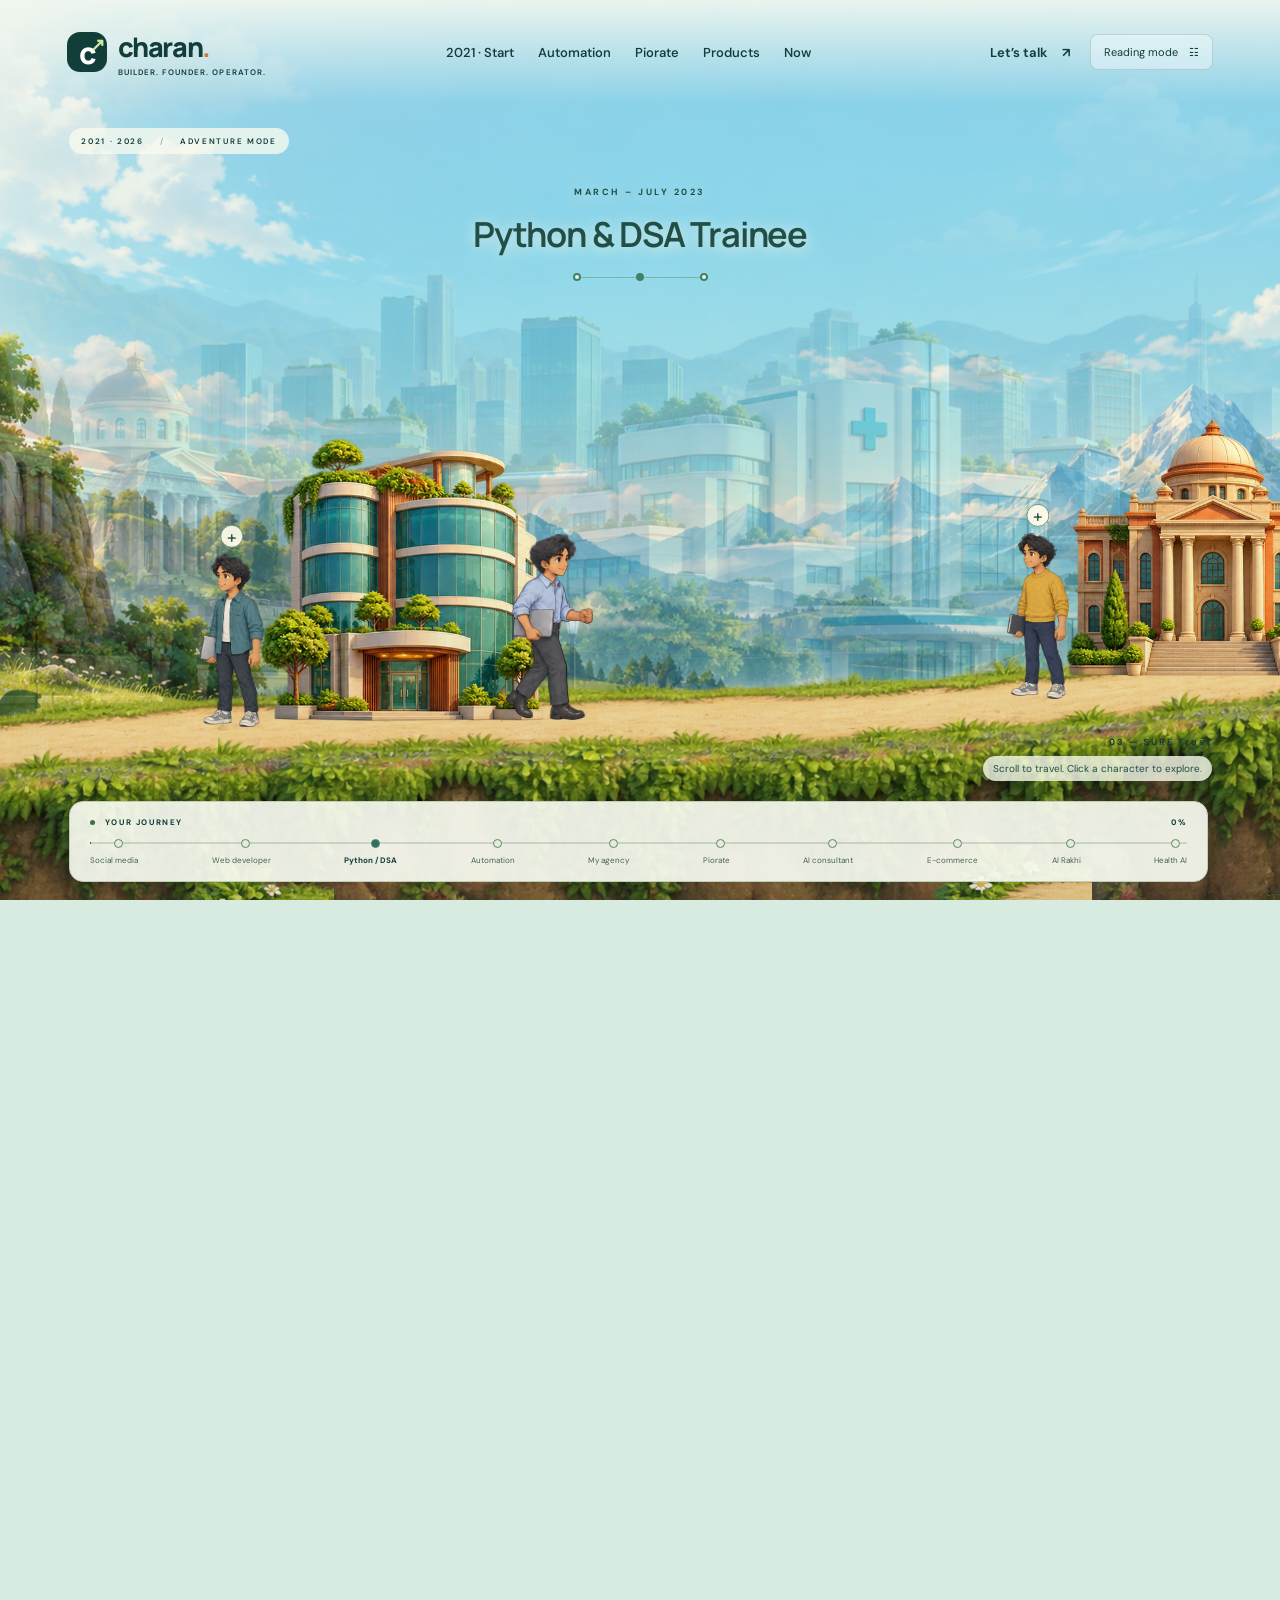
==== index.html @ 8545cb29 "Publish daytime adventure portfolio" ====
<!doctype html>
<html lang="en"><head><meta charset="utf-8"><meta name="viewport" content="width=device-width, initial-scale=1"><meta name="theme-color" content="#ecf4ee"><meta name="description" content="Charan Sai Kondilla: healthcare automation, full-stack applications, and founder-led business systems. Explore 4+ years of building."><title>Charan Sai Kondilla — Healthcare & AI Automation</title><link rel="stylesheet" href="style.css"><link rel="stylesheet" href="premium.css"><script src="content.js?v=motion-5" defer></script><script src="sections.js?v=motion-5" defer></script><script src="assets/sprite-metadata.js?v=motion-5" defer></script><script src="motion.js?v=motion-5" defer></script><script src="script.js?v=motion-5" defer></script><link rel="stylesheet" href="checkpoints.css?v=motion-5"></head>
<body><a class="skip" href="#portfolio">Skip to portfolio</a>
<header><a class="brand" href="#intro"><span class="brand-mark">c<span>↗</span></span><span>charan<span class="brand-dot">.</span><small>BUILDER. FOUNDER. OPERATOR.</small></span></a><nav aria-label="Portfolio"><a href="#intro">2021 · Start</a><a href="#sure">Automation</a><a href="#healthcare">Piorate</a><a href="#products">Products</a><a href="#health">Now</a></nav><a class="contact-link" href="https://www.linkedin.com/in/charansaikondilla/">Let’s talk <span>↗</span></a><button id="view-toggle" aria-pressed="true" aria-label="Adventure mode is active. Switch to Reading mode">Reading mode <span>☷</span></button></header>
<div id="scene" aria-hidden="true"><canvas id="world"></canvas><div class="scene-wash"></div></div><div id="world-sign" aria-hidden="true"></div><div class="edition" aria-hidden="true">2021 · 2026 <span> / </span> ADVENTURE MODE</div>
<main id="portfolio"></main><aside class="journey" aria-label="Journey progress"><div class="journey-heading"><span><i></i> YOUR JOURNEY</span><span id="percent">0%</span></div><div class="journey-track"><div id="progress-fill"></div></div><div id="journey-links"></div></aside><div class="scene-caption" aria-hidden="true"><span id="location">01 — STARTING MEADOW</span><small>Scroll to travel. Click a character to explore.</small></div><div class="scroll-cue">SCROLL TO EXPLORE <span>↓</span></div><p class="asset-status" role="status" hidden></p>
<dialog id="build-dialog" aria-labelledby="dialog-title"><button id="dialog-close" aria-label="Close checkpoint">×</button><div id="dialog-content"></div></dialog>
<noscript><style>#scene,.journey,.scroll-cue{display:none}</style><div class="no-script"><h1>Charan Sai Kondilla</h1><p>AI automation engineer and full-stack developer with 4+ years of experience. Founder & CTO of Piorate Ventures; COO of GlobeHoppers Tours.</p><h2>Healthcare work</h2><p>Hospital CRM and AI marketing for Srikara Hospitals. Linlekunda: a patient–doctor connection application.</p><h2>Other builds</h2><p>SURE Trust operations automation, Aussie Property follow-up automation, AI Rakhi, and an AI Health Assistant. AI Digital Companion is in stealth mode.</p><p><a href="https://www.linkedin.com/in/charansaikondilla/">Connect on LinkedIn</a></p></div></noscript></body></html>
---- style.css ----
@import url('https://fonts.googleapis.com/css2?family=DM+Sans:wght@400;450;500;550;600;650;700&family=Manrope:wght@400;500;600;650;700;750;800&display=swap');
:root{--ink:#173c35;--muted:#4c6960;--green:#276447;--orange:#d9763d}*{box-sizing:border-box}html{scroll-behavior:smooth;scroll-padding-top:100px}body{margin:0;color:var(--ink);background:#d8ebe0;font:15px 'DM Sans',sans-serif}a{color:inherit;text-decoration:none}button{font:inherit;color:inherit;cursor:pointer}a:focus-visible,button:focus-visible{outline:3px solid #d76d2d;outline-offset:6px}header{position:fixed;z-index:20;top:0;left:0;right:0;height:104px;display:flex;align-items:center;gap:26px;padding:0 5.2%;background:linear-gradient(#f2f7efec,#f2f7ef00)}.brand{display:flex;align-items:center;gap:11px;font:800 27px Manrope,sans-serif;letter-spacing:-1.4px}.brand-mark{display:grid;place-content:center;width:40px;height:40px;background:var(--ink);border-radius:13px;color:#fff;font-size:30px;position:relative}.brand-mark span{position:absolute;right:3px;top:0;font-size:18px;color:#d0e99d}.brand-dot{color:var(--orange)}.brand small{display:block;font:600 8px 'DM Sans',sans-serif;letter-spacing:1.7px;margin-top:2px}nav{display:flex;gap:30px;margin:auto;font-size:13px;font-weight:550}nav a{padding:8px 0}nav a[aria-current]{border-bottom:2px solid var(--green)}.contact-link{font-weight:650;font-size:13px}.contact-link span{margin-left:12px}#view-toggle{border:1px solid #173c3529;background:#ffffff65;border-radius:8px;padding:10px 13px;font-size:11px}#view-toggle span{margin-left:8px}#scene{position:fixed;inset:0;overflow:hidden;z-index:-1;background:#b7dacc}canvas{width:100%;height:100%;display:block}.scene-wash{position:absolute;inset:0;background:linear-gradient(90deg,#f2f6eac9 0%,#eff5e993 30%,transparent 62%);pointer-events:none}.edition{position:fixed;top:140px;left:5.4%;font-size:9px;letter-spacing:2px;font-weight:600;z-index:3}.edition span{padding:0 12px;opacity:.4}.stop{height:180vh;position:relative;padding:0 5.4%}.stop:last-child{height:145vh}.panel{position:sticky;top:24vh;width:min(520px,43vw);padding:12px 0 35px;opacity:0;transition:opacity .25s;pointer-events:none}.stop.active .panel{opacity:1;pointer-events:auto}.eyebrow{display:flex;align-items:center;gap:10px;font-size:10px;letter-spacing:2.2px;text-transform:uppercase;font-weight:700;margin-bottom:22px}.eyebrow i{display:inline-block;width:7px;height:7px;background:#43845a;border-radius:50%}.chapter{border:1px solid #426d4940;border-radius:5px;padding:4px 6px;font-size:9px;letter-spacing:1px}h1,h2{font-family:Manrope,sans-serif;font-weight:750;letter-spacing:-3.5px;line-height:1.08;margin:0 0 22px}h1{font-size:clamp(48px,5.3vw,83px)}h1 em{font-style:normal;color:#367b50}h2{font-size:clamp(36px,3.6vw,56px);letter-spacing:-2.5px}.lead{font-size:clamp(17px,1.55vw,22px);line-height:1.65;max-width:420px;margin:0 0 16px;font-weight:450}.description{color:var(--muted);font-size:13px;line-height:1.8;max-width:360px}.pills{display:flex;flex-wrap:wrap;gap:7px;margin:22px 0 27px}.pills span{font-size:9px;letter-spacing:.3px;border:1px solid #52755b36;border-radius:20px;padding:7px 11px;background:#f5faee60}.actions{display:flex;align-items:center;gap:24px;margin-top:28px}.button{display:inline-flex;align-items:center;gap:28px;border-radius:8px;background:var(--ink);color:#fff;padding:15px 21px;font-size:12px;font-weight:550;box-shadow:0 5px 12px #143b3520}.text-link{font-size:12px;font-weight:600}.text-link span{margin-left:10px}.intro-note{font-size:10px;color:var(--muted);margin-top:30px;display:flex;align-items:center;gap:8px}.intro-note i{width:6px;height:6px;background:#55945d;border-radius:50%}.journey{position:fixed;left:5.4%;bottom:36px;width:345px;z-index:10}.journey-heading{display:flex;justify-content:space-between;font-size:8px;letter-spacing:1.6px;font-weight:700}.journey-heading i{display:inline-block;width:5px;height:5px;border-radius:50%;background:#387345;margin-right:6px}.journey-track{height:2px;background:#173c3527;margin:15px 0 10px}#progress-fill{height:100%;background:var(--green);width:0}#journey-links{display:flex;justify-content:space-between}#journey-links a{position:relative;font-size:9px;color:#476254}#journey-links a:before{content:'';position:absolute;top:-15px;left:50%;width:7px;height:7px;border-radius:50%;background:#e2edd8;border:1px solid #69836a}#journey-links a[aria-current]{font-weight:700;color:var(--ink)}#journey-links a[aria-current]:before{background:var(--green)}.scene-caption{position:fixed;right:5.3%;bottom:38px;display:flex;flex-direction:column;gap:8px;text-align:right}.scene-caption span{font-size:9px;letter-spacing:2px;font-weight:700}.scene-caption small{font-size:10px;color:#44634c}.scroll-cue{position:fixed;left:50%;bottom:37px;font-size:8px;letter-spacing:2px;display:flex;align-items:center;gap:15px}.scroll-cue span{font-size:22px}.skill-grid{display:grid;grid-template-columns:1fr 1fr;gap:12px}.skill-card,.project,.timeline-item{background:#f7faeef0;border:1px solid #b5c9aa;border-radius:12px;padding:17px}.skill-card small{color:#526c4c;font-size:10px}.skill-card h3{font-size:14px;margin:8px 0}.skill-card p,.project p,.timeline-item p{font-size:12px;line-height:1.65;margin:7px 0;color:var(--muted)}.project{margin:10px 0;padding:14px 17px}.project h3{font-size:16px;margin:4px 0 8px}.project small,.timeline-item small{font-size:9px;text-transform:uppercase;letter-spacing:1px;color:#59654d}.stack{font-size:10px;color:#31644b;margin-top:10px}.placeholder{font-size:10px!important;color:#7b593b!important}.timeline-item{margin:12px 0}.timeline-item h3{font-size:16px;margin:8px 0}.contact-options{display:flex;flex-wrap:wrap;gap:10px;margin-top:25px}.contact-options a,.contact-options span{border:1px solid #809c7c;padding:12px 17px;border-radius:8px;font-size:12px;background:#f6faedb0}.skip{position:fixed;top:-100px;left:20px;z-index:100;background:white;padding:12px}.skip:focus{top:10px}.asset-status{position:fixed;bottom:5px;left:10px;font-size:10px}.no-script{padding:150px 8%}.simple #scene{opacity:.25}.simple .scene-wash{background:#f5f8edc9}.simple .stop{height:auto;min-height:70vh;padding-top:100px;padding-bottom:70px}.simple .panel{position:relative;top:auto;opacity:1;pointer-events:auto;width:min(760px,100%);margin:auto}.simple .edition,.simple .journey,.simple .scene-caption,.simple .scroll-cue{display:none}.simple header{background:#f5f8edf5}.simple .lead{max-width:600px}
@media(max-height:760px) and (min-width:761px){.edition{top:110px}.panel{top:20vh}h1{font-size:60px}.eyebrow{margin-bottom:14px}.pills{margin:15px 0}.intro-note{margin-top:18px}.project{padding:10px 14px}.panel h2{font-size:40px}.journey{bottom:20px}}
@media(max-width:760px){header{height:80px;padding:0 6%;gap:14px}.brand{font-size:23px}.brand-mark{width:34px;height:34px}.brand small{font-size:6px}nav{display:none}.contact-link{margin-left:auto;font-size:11px}#view-toggle{font-size:10px;padding:8px}#view-toggle span{display:none}.edition{top:98px;left:7%;font-size:7px}.stop{padding:0 7%;height:190vh}.panel{top:145px;width:100%;max-width:520px;padding-top:0}h1{font-size:52px;letter-spacing:-2.8px;margin-bottom:15px}h2{font-size:34px;letter-spacing:-1.8px;margin-bottom:15px}.eyebrow{font-size:8px;margin-bottom:14px}.lead{font-size:17px;max-width:330px;line-height:1.5}.description{font-size:11px;max-width:300px}.pills{margin:15px 0}.pills span{font-size:8px;padding:6px 8px}.actions{margin-top:17px;gap:20px}.button{padding:12px 17px;font-size:11px}.intro-note{margin-top:17px;font-size:9px}.scene-wash{background:linear-gradient(#f2f6eaf2 0%,#f2f6eae8 40%,#f2f6ea20 65%,transparent 80%)}.journey{left:7%;bottom:24px;width:86%;padding:12px;background:#f2f6eade;border-radius:10px}.scene-caption{right:7%;bottom:113px}.scene-caption small{display:none}.scene-caption span{font-size:7px}.scroll-cue{display:none}.skill-grid{gap:8px}.skill-card{padding:12px}.skill-card h3{font-size:12px}.skill-card p,.project p,.timeline-item p{font-size:11px}.project{padding:10px 13px;margin:8px 0}.project h3{font-size:14px}.stack{font-size:9px}.simple .stop{padding-top:105px}.simple .panel{max-width:none}.simple .skill-grid{grid-template-columns:1fr}.contact-options{gap:7px}.contact-options span,.contact-options a{padding:10px;font-size:10px}}
.panel{position:fixed;left:5.4%;visibility:hidden}.stop.active .panel{visibility:visible}.simple .panel{position:relative;left:auto;visibility:visible}.scroll-cue{pointer-events:none}@media(max-width:760px){.panel{left:7%;width:86%}.simple .panel{left:auto;width:100%}}@media(prefers-reduced-motion:reduce){html{scroll-behavior:auto}*{transition:none!important}}
---- premium.css ----
/* The art is raster; this stylesheet only lays out text and interface controls. */
:root{--ink:#123e39;--green:#26745e;--muted:#46655c}header{gap:20px}.brand small{letter-spacing:1.1px}.edition{top:128px;font-size:8px;letter-spacing:1.7px}.panel{top:22vh;width:min(570px,45vw);padding:0 0 20px;max-height:calc(78vh - 112px);overflow:auto;scrollbar-width:thin;scrollbar-color:#638879 transparent}.panel h1{font-size:clamp(46px,4.6vw,72px);letter-spacing:-3.8px;line-height:1.08}.panel h2{font-size:clamp(38px,3.4vw,53px);letter-spacing:-2.4px}.panel h2 em{font-style:normal;color:var(--green)}.panel .lead{font-size:19px;line-height:1.6}.panel .description{max-width:475px;font-size:13px;line-height:1.7}.scene-wash{background:linear-gradient(90deg,#f5f8f0f5 0%,#f5f8f0e8 32%,#f5f8f09c 43%,transparent 64%)}.proof-strip{display:flex;gap:28px;margin:26px 0}.proof-strip>div{display:flex;flex-direction:column;gap:5px;padding-right:26px;border-right:1px solid #315e4533}.proof-strip>div:last-child{border:0;padding:0}.proof-strip strong{font:700 34px Manrope,sans-serif;letter-spacing:-1px}.proof-strip span{font-size:10px;color:var(--muted)}.line-timeline{border-left:1px solid #79987f;margin:23px 0 16px 5px;padding-left:22px}.milestone-row{position:relative;padding:0 0 20px}.milestone-row:last-child{padding-bottom:0}.milestone-row:before{content:'';position:absolute;left:-27px;top:2px;width:8px;height:8px;border-radius:50%;background:#f0f6e9;border:2px solid #3d7d61;box-shadow:0 0 0 4px #eef4e9}.milestone-row small{font-size:8px;letter-spacing:1.5px;font-weight:700;color:#486c58}.milestone-row h3{font-family:Manrope,sans-serif;font-size:18px;letter-spacing:-.4px;margin:7px 0}.milestone-row p{font-size:12px;line-height:1.65;color:var(--muted);margin:6px 0;max-width:440px}.compact{margin-top:17px}.compact .milestone-row{padding-bottom:14px}.compact .milestone-row h3{font-size:15px;margin:5px 0}.compact .milestone-row p{font-size:11px;margin:4px 0}.inline-link{border-bottom:1px solid #3a786350;padding-bottom:2px}.inline-link:hover{color:#1e815b}.read-build{border:0;border-bottom:1px solid #537b594a;background:none;padding:5px 0;font-size:11px;font-weight:650;text-align:left}.read-build span{margin-left:16px}.micro-note{font-size:9px;line-height:1.6;color:#547062;max-width:440px;margin-top:16px}.method-line{display:flex;align-items:center;gap:14px;border-top:1px solid #54765838;padding-top:16px;font-size:9px;color:#325d4a}.method-line b{font-weight:400;color:#5c806b}.journey{width:min(600px,48vw);bottom:30px}#journey-links a{min-width:25px;text-align:center}#journey-links a span{display:none}#journey-links a b{font-weight:400;font-size:8px}#journey-links a[aria-current] b{font-weight:700}.scene-caption{bottom:31px}.scene-caption small{font-style:italic}.scroll-cue{left:auto;right:5.3%;bottom:89px}.scroll-cue[hidden]{display:none}#world-sign{position:fixed;z-index:0;left:59%;top:25%;width:34%;text-align:center;pointer-events:none;color:#234e45;text-shadow:0 1px 12px #f5f9ecee}#world-sign>span{font-size:9px;letter-spacing:2.5px;font-weight:700}#world-sign>strong{display:block;font:650 clamp(22px,2.3vw,37px)/1.25 Manrope,sans-serif;margin:15px 0;letter-spacing:-1.2px}#world-sign strong small{font-size:16px;letter-spacing:0;font-weight:500}.world-rail{width:75%;height:1px;background:#618d7580;display:flex;justify-content:space-between;margin:28px auto 0}.world-rail i{width:8px;height:8px;background:#ecf4e6;border:2px solid #43806a;border-radius:50%;margin-top:-4px}.world-rail i:nth-child(2){background:#43806a}main{position:relative;z-index:2}.journey{z-index:10}.simple #world-sign{display:none}.simple .panel{max-height:none;overflow:visible;width:min(820px,100%)}.simple .panel h1{max-width:800px}.simple .panel .description{max-width:650px}.simple .stop{min-height:65vh}.simple .milestone-row p{max-width:650px}dialog{width:min(650px,92vw);max-height:85vh;border:1px solid #a7bca7;border-radius:18px;background:#f7f9f0;padding:40px;color:var(--ink);box-shadow:0 25px 100px #123e3940}dialog::backdrop{background:#0b2f2bbb;backdrop-filter:blur(8px)}dialog h2{font-size:35px;letter-spacing:-1.5px}dialog .lead{font-size:17px}dialog .milestone-row p{font-size:14px}dialog .button{margin-top:15px}#dialog-close{position:absolute;right:16px;top:12px;border:0;background:transparent;font-size:28px;padding:4px 9px}dialog .micro-note{font-size:11px}.asset-status{z-index:30;background:#f5f8ee;padding:6px 10px;border-radius:5px}nav{gap:24px}
@media(min-width:1500px){.panel{top:24vh}.edition{top:145px}}
@media(max-width:1000px) and (min-width:761px){nav{gap:14px;font-size:11px}.brand small{font-size:6px}header{gap:13px}.contact-link{display:none}.panel{width:48vw}.panel h1{font-size:46px}.panel .lead{font-size:17px}.proof-strip{gap:15px}.proof-strip>div{padding-right:15px}#world-sign{left:60%;width:35%}.journey{width:52vw}#journey-links a b{font-size:7px}}
@media(max-width:760px){header{gap:12px}.edition{top:96px;font-size:6px;letter-spacing:1.2px}.panel{top:132px;left:7%;width:86%;max-height:calc(100svh - 370px);padding-bottom:12px}.panel h1{font-size:43px;letter-spacing:-2.5px;margin-bottom:16px}.panel h2{font-size:34px;letter-spacing:-1.8px;margin-bottom:12px}.panel .lead{font-size:15px;line-height:1.5}.panel .description{font-size:11px;line-height:1.6;margin:9px 0}.eyebrow{font-size:7px;letter-spacing:1.4px}.proof-strip{gap:18px;margin:18px 0}.proof-strip>div{padding-right:18px}.proof-strip strong{font-size:27px}.proof-strip span{font-size:8px}.actions{gap:15px}.actions .button{font-size:10px;padding:12px}.actions .text-link{font-size:10px}.line-timeline{margin:17px 0 10px;padding-left:19px}.milestone-row:before{left:-24px}.milestone-row{padding-bottom:15px}.milestone-row h3{font-size:15px}.milestone-row p{font-size:11px;line-height:1.5}.compact .milestone-row{padding-bottom:12px}.compact .milestone-row h3{font-size:13px}.compact .milestone-row p{font-size:10px}.read-build{font-size:10px}.micro-note{font-size:8px;margin-top:10px}.method-line{gap:9px;font-size:8px}.journey{width:86%;bottom:17px;padding:12px 14px}.journey-heading{font-size:7px}#journey-links a b{display:none}#journey-links a span{display:block;font-size:8px}#world-sign{left:50%;width:43%;top:auto;bottom:27%;text-align:right}#world-sign>span{font-size:6px;letter-spacing:1px}#world-sign>strong{font-size:19px;letter-spacing:-.6px;margin:8px 0}#world-sign strong small{font-size:10px}.world-rail{width:90%;margin:17px 0 0 auto}.scene-caption{bottom:103px;right:7%}.scene-caption span{font-size:6px;letter-spacing:1px}.scene-wash{background:linear-gradient(#f5f8f0fc 0%,#f5f8f0f5 40%,#f5f8f0d0 51%,#f5f8f015 68%,transparent 85%)}.simple .panel{max-height:none;top:auto}.simple .panel h1{font-size:43px}.simple .stop{padding-top:100px}.contact-link{font-size:10px}dialog{padding:32px 23px}dialog h2{font-size:28px}}
@media print{header,#scene,#world-sign,.edition,.journey,.scene-caption,.scroll-cue,dialog{display:none!important}.stop,.simple .stop{height:auto!important;min-height:0;padding:20px 0}.panel,.simple .panel{position:static!important;visibility:visible!important;opacity:1!important;width:100%!important;max-height:none!important;overflow:visible!important;break-inside:avoid}body{background:white;font-size:12pt}.read-build{display:none}}
---- checkpoints.css ----
body:not(.simple) .panel{display:none}body:not(.simple) .scene-wash{background:linear-gradient(180deg,#f4f8ee55,transparent 45%,#143d3920)}
#world-sign{left:20%;width:60%;top:19%}#world-sign>strong{font-size:clamp(24px,3vw,42px)}.world-rail{max-width:240px}.edition{background:#f8faefc9;padding:8px 12px;border-radius:20px}
#checkpoints{position:fixed;inset:0;pointer-events:none;z-index:5}.checkpoint{position:absolute;transform:translate(-50%,-100%);width:230px;padding:0;border:0;background:none;pointer-events:auto;display:flex;flex-direction:column;align-items:center;filter:drop-shadow(0 9px 12px #173c3520)}.checkpoint[hidden],.simple #checkpoints{display:none}.checkpoint svg{width:180px;height:230px;transition:transform .2s}.checkpoint:hover svg{transform:translateY(-5px)}.checkpoint-badge{background:#214d43;color:#fffbea;font-size:10px;letter-spacing:1px;padding:8px 12px;border-radius:20px;white-space:nowrap}.checkpoint-label{background:#fcfff4;border:1px solid #a6b9a6;border-radius:12px;padding:12px 16px;box-shadow:0 8px 25px #244c3925;width:100%;margin-top:-9px}.checkpoint-label strong{display:block;font-size:13px}.checkpoint-label small{display:block;font-size:10px;color:#507564;margin-top:6px}.journey{width:89%;background:#f7faefed;border:1px solid #c0cdb9;border-radius:14px;padding:15px 20px;bottom:18px}.scene-caption{bottom:119px}.scroll-cue{bottom:151px}.simple .stop{min-height:0;padding-bottom:35px}.simple .panel{padding:28px;background:#f9fbf3;border:1px solid #bbcebd;border-radius:18px}.simple .panel h2{font-size:36px}dialog{width:min(760px,94vw);padding:38px;overscroll-behavior:contain}dialog h2{max-width:560px;font-size:34px;line-height:1.15}dialog h3{font-size:15px;margin:24px 0 10px}.dialog-avatar{float:right;width:85px;margin:4px 0 8px 12px}.dialog-avatar svg{width:100%}.work-list{padding-left:20px;font-size:14px;line-height:1.8}.work-list li{margin-bottom:9px}.result-banner{background:#214d43;color:#f4f9da;padding:18px 22px;border-radius:12px;font-size:22px;font-weight:700;margin:20px 0}.skill-heading{display:flex;flex-wrap:wrap;align-items:baseline;gap:12px}.skill-heading span,.tool-note{font-size:11px;color:#567568}.pills{margin:12px 0 20px}.pills span{font-size:12px;background:#e5eedb}.tools span{background:#e7eff0}.simple .lead{max-width:none}
@media(max-width:760px){#world-sign{left:7%;width:86%;top:19%;bottom:auto;text-align:center}#world-sign>span{font-size:9px}#world-sign>strong{font-size:25px}.world-rail{margin:20px auto}.checkpoint{width:172px}.checkpoint svg{width:135px;height:173px}.checkpoint-label{padding:10px}.checkpoint-label strong{font-size:11px}.checkpoint-badge{font-size:8px}.checkpoint-label small{font-size:9px}.journey{width:86%;padding:12px}.scene-caption{bottom:111px}.edition{font-size:7px}.dialog-avatar{width:62px}dialog{padding:30px 21px}dialog h2{font-size:26px}dialog .eyebrow{font-size:8px;line-height:1.7}.work-list{font-size:13px}.simple .panel{padding:20px}.simple .panel h2{font-size:28px}}
@media(max-height:650px){#world-sign{top:16%}#world-sign>strong{font-size:22px;margin:6px}.world-rail{display:none}.checkpoint svg{width:100px;height:128px}.edition{display:none}.scene-caption{display:none}}
@media print{#checkpoints{display:none}body:not(.simple) .panel{display:block}}

/* Painted image characters, with discreet, keyboard-accessible hit targets. */
.checkpoint{display:block;padding:0;background:transparent;border:0;border-radius:45%;filter:none;box-shadow:none;transform:translate(-50%,-100%);touch-action:manipulation;-webkit-tap-highlight-color:transparent}
.checkpoint:hover{background:transparent}
.checkpoint:focus-visible{outline:2px dashed #faf8d8;outline-offset:8px}
.interaction-dot{position:absolute;top:-30px;left:50%;transform:translateX(-50%);width:23px;height:23px;display:grid;place-items:center;border-radius:50%;background:#fffbeaee;color:#28544a;border:1px solid #6d9581;font-size:17px;font-weight:500;box-shadow:0 3px 10px #16382d24;transition:transform .2s}
.greeted .interaction-dot{background:#28544a;color:#fffbea;border-color:#fffbea}
.checkpoint:hover .interaction-dot,.checkpoint:focus-visible .interaction-dot{transform:translateX(-50%) scale(1.13)}
.checkpoint-tip{position:absolute;bottom:-29px;left:50%;transform:translateX(-50%);white-space:nowrap;font-size:10px;font-weight:650;color:#163e33;text-shadow:0 1px 3px #fff,0 0 9px #fff;opacity:0;transition:opacity .2s;pointer-events:none}
.checkpoint-tip span{font-size:9px;font-weight:400;margin-left:7px}
.checkpoint:hover .checkpoint-tip,.checkpoint:focus-visible .checkpoint-tip{opacity:1}
.npc-portrait{width:86px;height:130px;background-image:url('assets/milestones-idle-v5.png');background-size:500% 200%;background-position:calc(var(--npc-column)*25%) calc(var(--npc-row)*100%);background-repeat:no-repeat}
#world-sign{top:20%;left:10%;width:80%;text-shadow:0 2px 15px #f9f9eacc}
#world-sign>strong{font-size:clamp(24px,2.7vw,39px);margin:12px 0}
.world-rail{max-width:135px;margin-top:22px}
.scene-caption small{padding:6px 10px;border-radius:20px;background:#f7faeacf;color:#214d43;font-style:normal}
.tool-groups{display:grid;grid-template-columns:1fr 1fr;gap:10px;margin:14px 0 24px}
.tool-group{padding:14px 16px;border:1px solid #cedbd0;border-radius:10px;background:#eff4ea}
.tool-group h4{font-size:12px;margin:0 0 7px}.tool-group p{font-size:12px;line-height:1.6;margin:0;color:#46655c}
.tool-group small{display:block;font-size:10px;line-height:1.6;color:#547568;margin-top:7px}
.tool-note{line-height:1.7}.dialog-avatar{margin-right:7px}
@media(max-width:760px){#world-sign{left:7%;width:86%;top:20%}#world-sign>strong{font-size:24px}.interaction-dot{width:21px;height:21px;top:-26px;font-size:15px}.npc-portrait{width:66px;height:99px}.scene-caption small{display:block;font-size:9px}.scene-caption{left:7%;right:7%;bottom:111px;text-align:center;align-items:center}.tool-groups{grid-template-columns:1fr}.checkpoint-tip{display:none}}
@media(max-height:650px){#world-sign{top:15%}#world-sign>strong{font-size:20px}.scene-caption{display:none}.world-rail{display:none}}
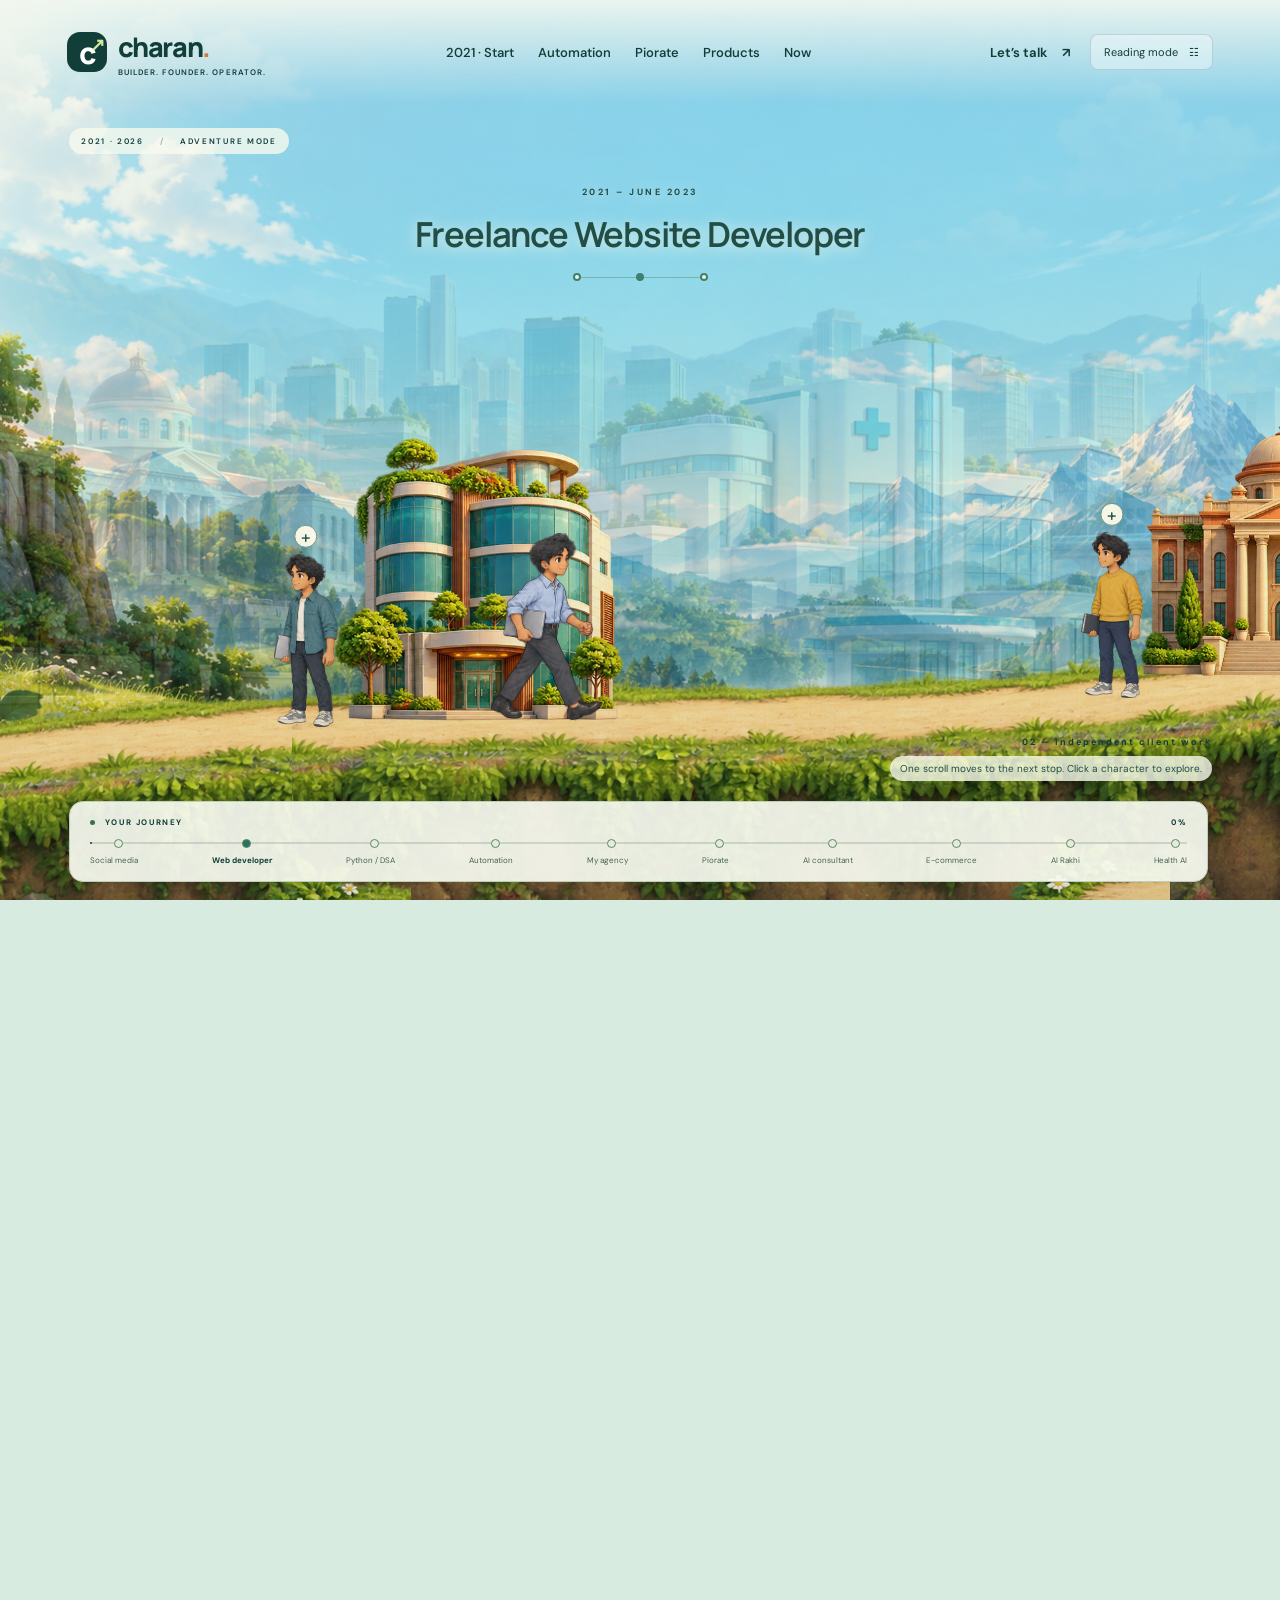
==== commit 9edb04ba: "Lock Adventure scrolling to one checkpoint" ====
--- a/index.html
+++ b/index.html
@@ -3,6 +3,6 @@
 <body><a class="skip" href="#portfolio">Skip to portfolio</a>
 <header><a class="brand" href="#intro"><span class="brand-mark">c<span>↗</span></span><span>charan<span class="brand-dot">.</span><small>BUILDER. FOUNDER. OPERATOR.</small></span></a><nav aria-label="Portfolio"><a href="#intro">2021 · Start</a><a href="#sure">Automation</a><a href="#healthcare">Piorate</a><a href="#products">Products</a><a href="#health">Now</a></nav><a class="contact-link" href="https://www.linkedin.com/in/charansaikondilla/">Let’s talk <span>↗</span></a><button id="view-toggle" aria-pressed="true" aria-label="Adventure mode is active. Switch to Reading mode">Reading mode <span>☷</span></button></header>
 <div id="scene" aria-hidden="true"><canvas id="world"></canvas><div class="scene-wash"></div></div><div id="world-sign" aria-hidden="true"></div><div class="edition" aria-hidden="true">2021 · 2026 <span> / </span> ADVENTURE MODE</div>
-<main id="portfolio"></main><aside class="journey" aria-label="Journey progress"><div class="journey-heading"><span><i></i> YOUR JOURNEY</span><span id="percent">0%</span></div><div class="journey-track"><div id="progress-fill"></div></div><div id="journey-links"></div></aside><div class="scene-caption" aria-hidden="true"><span id="location">01 — STARTING MEADOW</span><small>Scroll to travel. Click a character to explore.</small></div><div class="scroll-cue">SCROLL TO EXPLORE <span>↓</span></div><p class="asset-status" role="status" hidden></p>
+<main id="portfolio"></main><aside class="journey" aria-label="Journey progress"><div class="journey-heading"><span><i></i> YOUR JOURNEY</span><span id="percent">0%</span></div><div class="journey-track"><div id="progress-fill"></div></div><div id="journey-links"></div></aside><div class="scene-caption" aria-hidden="true"><span id="location">01 — STARTING MEADOW</span><small>One scroll moves to the next stop. Click a character to explore.</small></div><div class="scroll-cue">SCROLL FOR NEXT STOP <span>↓</span></div><p class="asset-status" role="status" hidden></p>
 <dialog id="build-dialog" aria-labelledby="dialog-title"><button id="dialog-close" aria-label="Close checkpoint">×</button><div id="dialog-content"></div></dialog>
 <noscript><style>#scene,.journey,.scroll-cue{display:none}</style><div class="no-script"><h1>Charan Sai Kondilla</h1><p>AI automation engineer and full-stack developer with 4+ years of experience. Founder & CTO of Piorate Ventures; COO of GlobeHoppers Tours.</p><h2>Healthcare work</h2><p>Hospital CRM and AI marketing for Srikara Hospitals. Linlekunda: a patient–doctor connection application.</p><h2>Other builds</h2><p>SURE Trust operations automation, Aussie Property follow-up automation, AI Rakhi, and an AI Health Assistant. AI Digital Companion is in stealth mode.</p><p><a href="https://www.linkedin.com/in/charansaikondilla/">Connect on LinkedIn</a></p></div></noscript></body></html>
